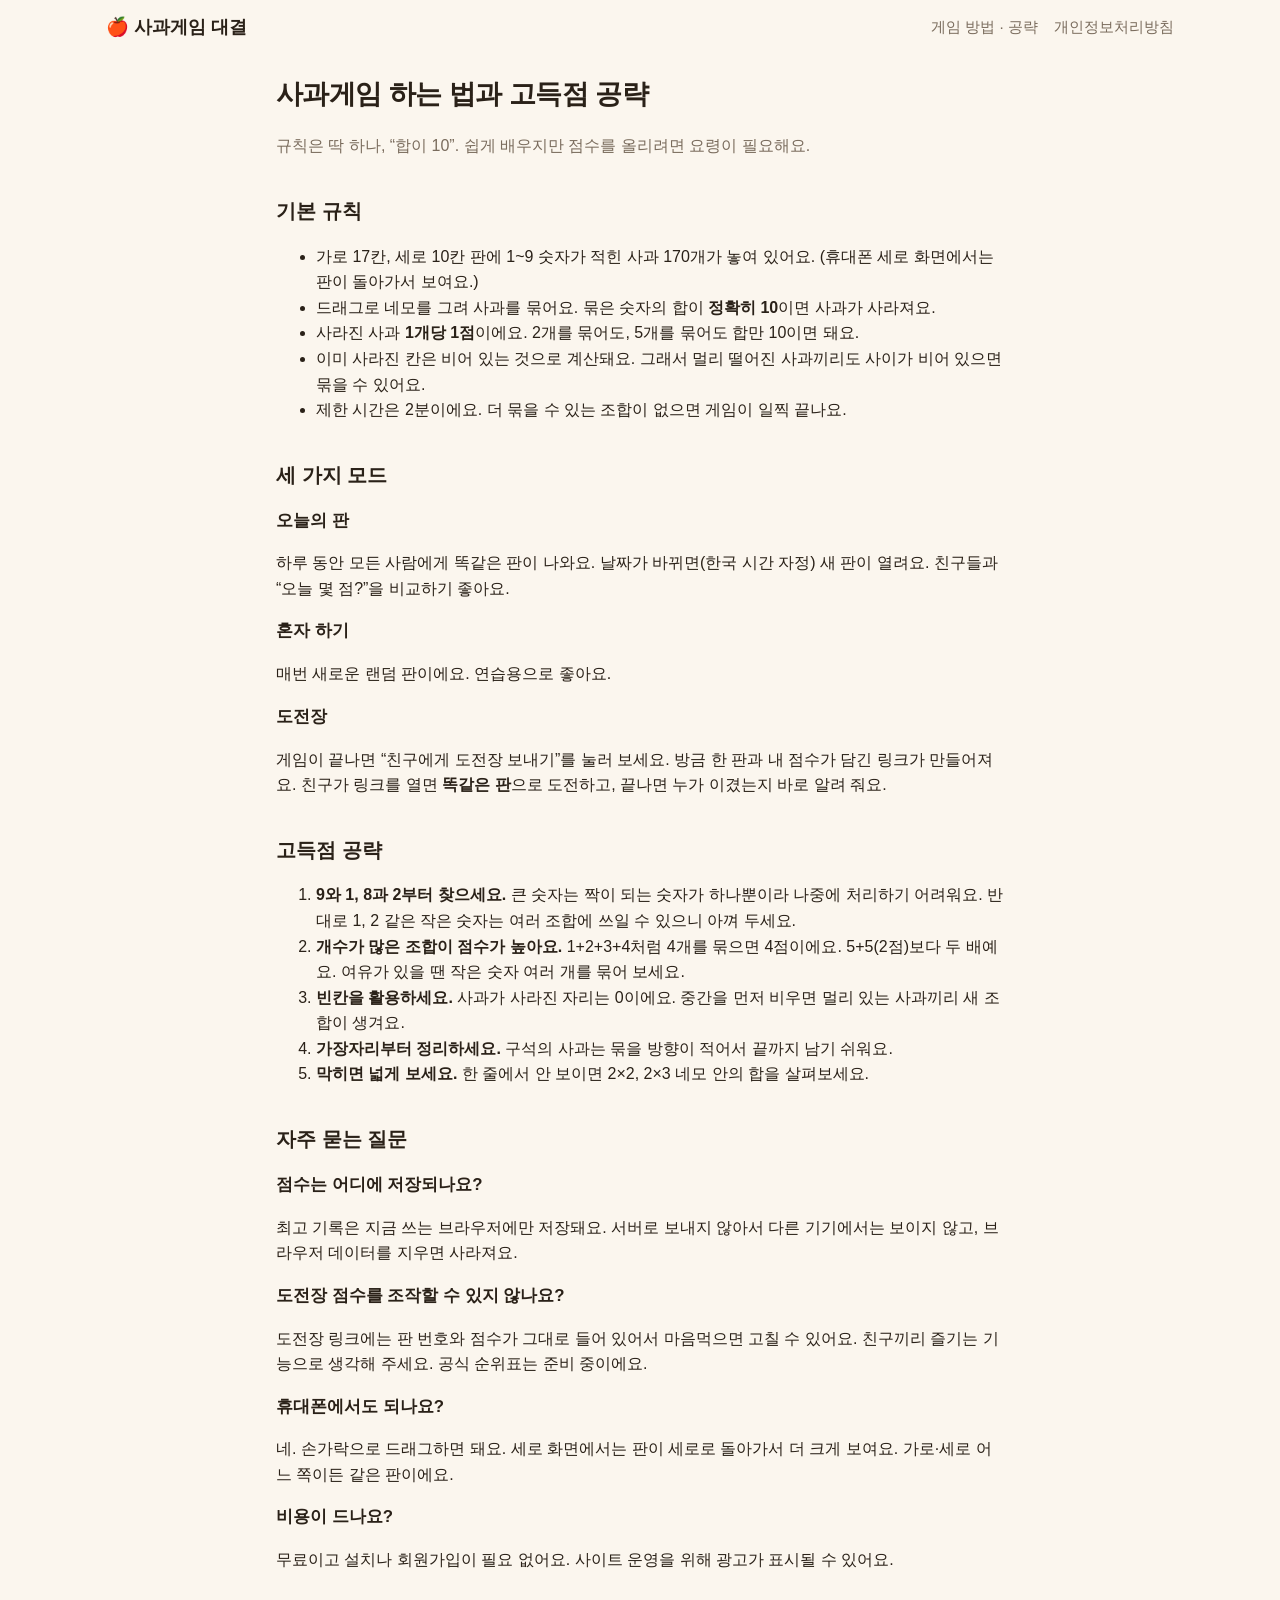
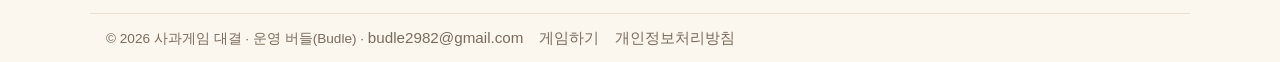
==== guide.html @ 92cb2434 "사과게임 대결: 혼자 하기·오늘의 판·도전장 링크 Co-Authored-By: Claude Opus 5.5 <noreply@anthropic.com>" ====
<!doctype html>
<html lang="ko">
<head>
<meta charset="utf-8">
<meta name="viewport" content="width=device-width, initial-scale=1">
<title>사과게임 하는 법 · 고득점 공략 · FAQ | 사과게임 대결</title>
<meta name="description" content="사과게임 규칙과 점수 계산, 100점 넘기는 공략, 친구에게 도전장 보내는 방법까지 정리했습니다.">
<link rel="canonical" href="https://bbdddd0706.github.io/apple-game/guide.html">
<link rel="stylesheet" href="style.css">
</head>
<body>
<header class="site">
  <a class="logo" href="./">🍎 사과게임 대결</a>
  <nav><a href="guide.html">게임 방법 · 공략</a><a href="privacy.html">개인정보처리방침</a></nav>
</header>

<main class="prose">
  <h1>사과게임 하는 법과 고득점 공략</h1>
  <p class="lead">규칙은 딱 하나, “합이 10”. 쉽게 배우지만 점수를 올리려면 요령이 필요해요.</p>

  <h2>기본 규칙</h2>
  <ul>
    <li>가로 17칸, 세로 10칸 판에 1~9 숫자가 적힌 사과 170개가 놓여 있어요. (휴대폰 세로 화면에서는 판이 돌아가서 보여요.)</li>
    <li>드래그로 네모를 그려 사과를 묶어요. 묶은 숫자의 합이 <strong>정확히 10</strong>이면 사과가 사라져요.</li>
    <li>사라진 사과 <strong>1개당 1점</strong>이에요. 2개를 묶어도, 5개를 묶어도 합만 10이면 돼요.</li>
    <li>이미 사라진 칸은 비어 있는 것으로 계산돼요. 그래서 멀리 떨어진 사과끼리도 사이가 비어 있으면 묶을 수 있어요.</li>
    <li>제한 시간은 2분이에요. 더 묶을 수 있는 조합이 없으면 게임이 일찍 끝나요.</li>
  </ul>

  <h2>세 가지 모드</h2>
  <h3>오늘의 판</h3>
  <p>하루 동안 모든 사람에게 똑같은 판이 나와요. 날짜가 바뀌면(한국 시간 자정) 새 판이 열려요. 친구들과 “오늘 몇 점?”을 비교하기 좋아요.</p>
  <h3>혼자 하기</h3>
  <p>매번 새로운 랜덤 판이에요. 연습용으로 좋아요.</p>
  <h3>도전장</h3>
  <p>게임이 끝나면 “친구에게 도전장 보내기”를 눌러 보세요. 방금 한 판과 내 점수가 담긴 링크가 만들어져요. 친구가 링크를 열면 <strong>똑같은 판</strong>으로 도전하고, 끝나면 누가 이겼는지 바로 알려 줘요.</p>

  <h2>고득점 공략</h2>
  <ol>
    <li><strong>9와 1, 8과 2부터 찾으세요.</strong> 큰 숫자는 짝이 되는 숫자가 하나뿐이라 나중에 처리하기 어려워요. 반대로 1, 2 같은 작은 숫자는 여러 조합에 쓰일 수 있으니 아껴 두세요.</li>
    <li><strong>개수가 많은 조합이 점수가 높아요.</strong> 1+2+3+4처럼 4개를 묶으면 4점이에요. 5+5(2점)보다 두 배예요. 여유가 있을 땐 작은 숫자 여러 개를 묶어 보세요.</li>
    <li><strong>빈칸을 활용하세요.</strong> 사과가 사라진 자리는 0이에요. 중간을 먼저 비우면 멀리 있는 사과끼리 새 조합이 생겨요.</li>
    <li><strong>가장자리부터 정리하세요.</strong> 구석의 사과는 묶을 방향이 적어서 끝까지 남기 쉬워요.</li>
    <li><strong>막히면 넓게 보세요.</strong> 한 줄에서 안 보이면 2×2, 2×3 네모 안의 합을 살펴보세요.</li>
  </ol>

  <h2>자주 묻는 질문</h2>
  <h3>점수는 어디에 저장되나요?</h3>
  <p>최고 기록은 지금 쓰는 브라우저에만 저장돼요. 서버로 보내지 않아서 다른 기기에서는 보이지 않고, 브라우저 데이터를 지우면 사라져요.</p>
  <h3>도전장 점수를 조작할 수 있지 않나요?</h3>
  <p>도전장 링크에는 판 번호와 점수가 그대로 들어 있어서 마음먹으면 고칠 수 있어요. 친구끼리 즐기는 기능으로 생각해 주세요. 공식 순위표는 준비 중이에요.</p>
  <h3>휴대폰에서도 되나요?</h3>
  <p>네. 손가락으로 드래그하면 돼요. 세로 화면에서는 판이 세로로 돌아가서 더 크게 보여요. 가로·세로 어느 쪽이든 같은 판이에요.</p>
  <h3>비용이 드나요?</h3>
  <p>무료이고 설치나 회원가입이 필요 없어요. 사이트 운영을 위해 광고가 표시될 수 있어요.</p>
</main>

<footer class="site">
  <span>© 2026 사과게임 대결 · 운영 버들(Budle) · <a href="mailto:budle2982@gmail.com">budle2982@gmail.com</a></span>
  <a href="./">게임하기</a>
  <a href="privacy.html">개인정보처리방침</a>
</footer>
</body>
</html>
---- style.css ----
:root {
  --bg: #fbf6ee;
  --card: #ffffff;
  --text: #2a2118;
  --muted: #7a6c5d;
  --line: #eadfce;
  --board: #e8f3df;
  --board-line: #cfe4bf;
  --accent: #e2483d;
  --accent-2: #3f9b4f;
  --select: rgba(63, 155, 79, .18);
  --select-ok: rgba(226, 72, 61, .22);
}
@media (prefers-color-scheme: dark) {
  :root:not([data-theme="light"]) {
    --bg: #17140f;
    --card: #221d16;
    --text: #f1e9dd;
    --muted: #a8998a;
    --line: #372f25;
    --board: #1e2a1b;
    --board-line: #2c3e27;
    --accent: #f0625a;
    --accent-2: #5cbf6c;
    --select: rgba(92, 191, 108, .2);
    --select-ok: rgba(240, 98, 90, .28);
  }
}
* { box-sizing: border-box; }
html, body { margin: 0; }
body {
  background: var(--bg);
  color: var(--text);
  font-family: "Pretendard", -apple-system, "Apple SD Gothic Neo", "Malgun Gothic", sans-serif;
  line-height: 1.6;
}
a { color: var(--accent-2); }
header.site, footer.site {
  max-width: 1100px; margin: 0 auto; padding: 12px 16px;
  display: flex; gap: 16px; align-items: center; flex-wrap: wrap;
}
header.site .logo { font-weight: 800; font-size: 1.15rem; color: var(--text); text-decoration: none; margin-right: auto; }
header.site nav { display: flex; gap: 16px; }
header.site nav a, footer.site a { color: var(--muted); text-decoration: none; font-size: .95rem; }
footer.site { color: var(--muted); font-size: .85rem; border-top: 1px solid var(--line); margin-top: 40px; }
main { max-width: 1100px; margin: 0 auto; padding: 0 16px; }
.prose { max-width: 760px; }
.prose h1 { font-size: 1.7rem; letter-spacing: -0.02em; }
.prose h2 { margin-top: 36px; font-size: 1.25rem; }
.prose h3 { font-size: 1.05rem; margin-bottom: 4px; }
.lead { color: var(--muted); }
button {
  font: inherit; cursor: pointer; border-radius: 12px; border: 1px solid var(--line);
  background: var(--card); color: var(--text); padding: 12px 18px; font-weight: 700;
}
button.primary { background: var(--accent); border-color: var(--accent); color: #fff; }
button.green { background: var(--accent-2); border-color: var(--accent-2); color: #fff; }
button:active { transform: translateY(1px); }
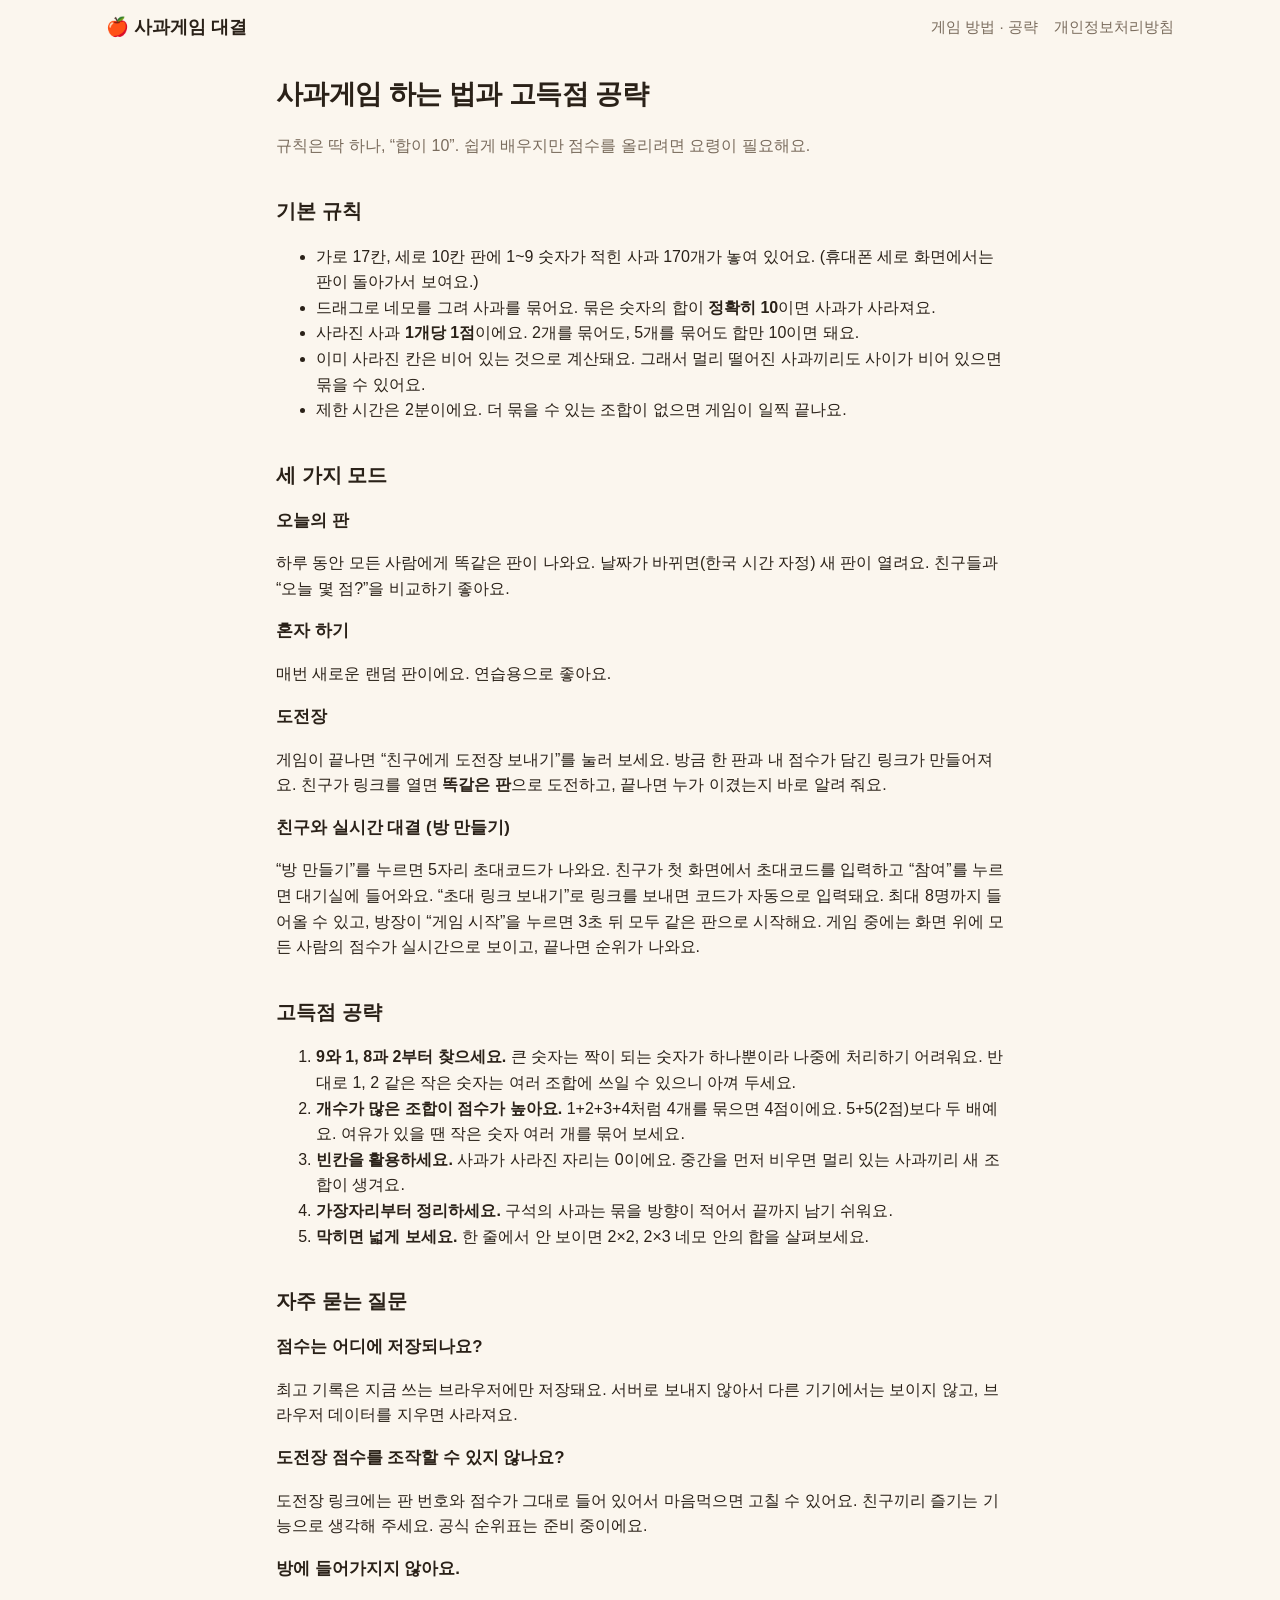
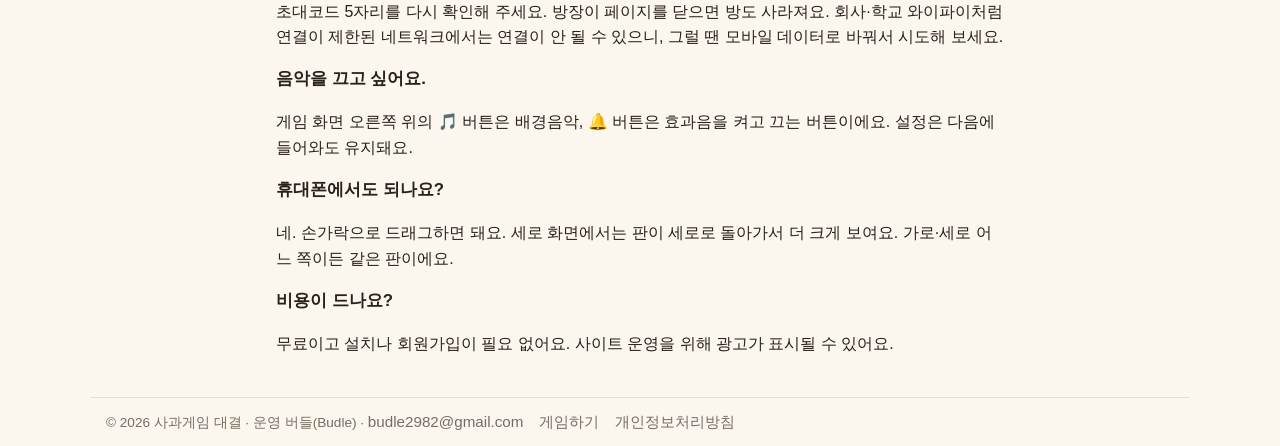
==== commit c52631e2: "초대코드 멀티방, 새 사과 그림, 끌 수 있는 BGM·효과음 추가 Co-Authored-By: Claude Opus 5.5 <noreply@anthropic.com>" ====
--- a/guide.html
+++ b/guide.html
@@ -35,6 +35,9 @@
   <h3>도전장</h3>
   <p>게임이 끝나면 “친구에게 도전장 보내기”를 눌러 보세요. 방금 한 판과 내 점수가 담긴 링크가 만들어져요. 친구가 링크를 열면 <strong>똑같은 판</strong>으로 도전하고, 끝나면 누가 이겼는지 바로 알려 줘요.</p>
 
+  <h3>친구와 실시간 대결 (방 만들기)</h3>
+  <p>“방 만들기”를 누르면 5자리 초대코드가 나와요. 친구가 첫 화면에서 초대코드를 입력하고 “참여”를 누르면 대기실에 들어와요. “초대 링크 보내기”로 링크를 보내면 코드가 자동으로 입력돼요. 최대 8명까지 들어올 수 있고, 방장이 “게임 시작”을 누르면 3초 뒤 모두 같은 판으로 시작해요. 게임 중에는 화면 위에 모든 사람의 점수가 실시간으로 보이고, 끝나면 순위가 나와요.</p>
+
   <h2>고득점 공략</h2>
   <ol>
     <li><strong>9와 1, 8과 2부터 찾으세요.</strong> 큰 숫자는 짝이 되는 숫자가 하나뿐이라 나중에 처리하기 어려워요. 반대로 1, 2 같은 작은 숫자는 여러 조합에 쓰일 수 있으니 아껴 두세요.</li>
@@ -49,6 +52,10 @@
   <p>최고 기록은 지금 쓰는 브라우저에만 저장돼요. 서버로 보내지 않아서 다른 기기에서는 보이지 않고, 브라우저 데이터를 지우면 사라져요.</p>
   <h3>도전장 점수를 조작할 수 있지 않나요?</h3>
   <p>도전장 링크에는 판 번호와 점수가 그대로 들어 있어서 마음먹으면 고칠 수 있어요. 친구끼리 즐기는 기능으로 생각해 주세요. 공식 순위표는 준비 중이에요.</p>
+  <h3>방에 들어가지지 않아요.</h3>
+  <p>초대코드 5자리를 다시 확인해 주세요. 방장이 페이지를 닫으면 방도 사라져요. 회사·학교 와이파이처럼 연결이 제한된 네트워크에서는 연결이 안 될 수 있으니, 그럴 땐 모바일 데이터로 바꿔서 시도해 보세요.</p>
+  <h3>음악을 끄고 싶어요.</h3>
+  <p>게임 화면 오른쪽 위의 🎵 버튼은 배경음악, 🔔 버튼은 효과음을 켜고 끄는 버튼이에요. 설정은 다음에 들어와도 유지돼요.</p>
   <h3>휴대폰에서도 되나요?</h3>
   <p>네. 손가락으로 드래그하면 돼요. 세로 화면에서는 판이 세로로 돌아가서 더 크게 보여요. 가로·세로 어느 쪽이든 같은 판이에요.</p>
   <h3>비용이 드나요?</h3>
--- a/style.css
+++ b/style.css
@@ -27,6 +27,7 @@
   }
 }
 * { box-sizing: border-box; }
+[hidden] { display: none !important; }
 html, body { margin: 0; }
 body {
   background: var(--bg);
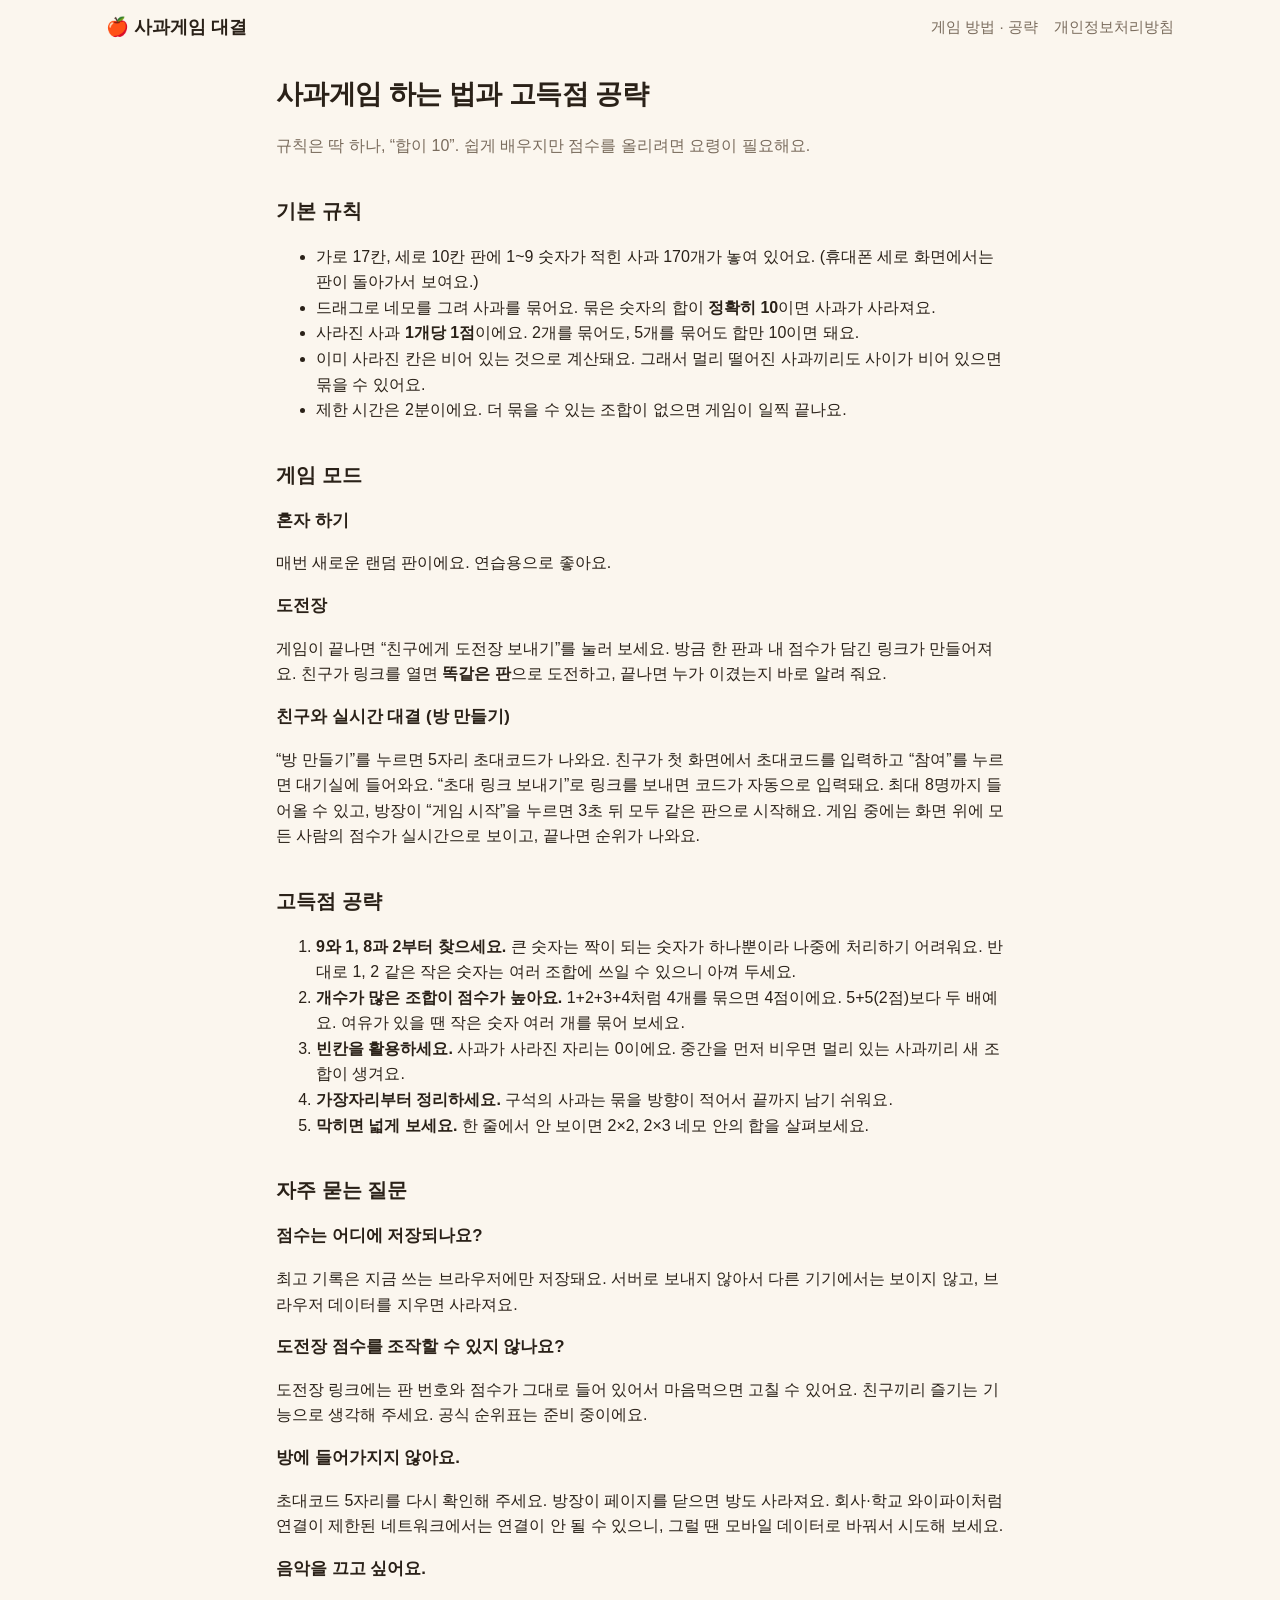
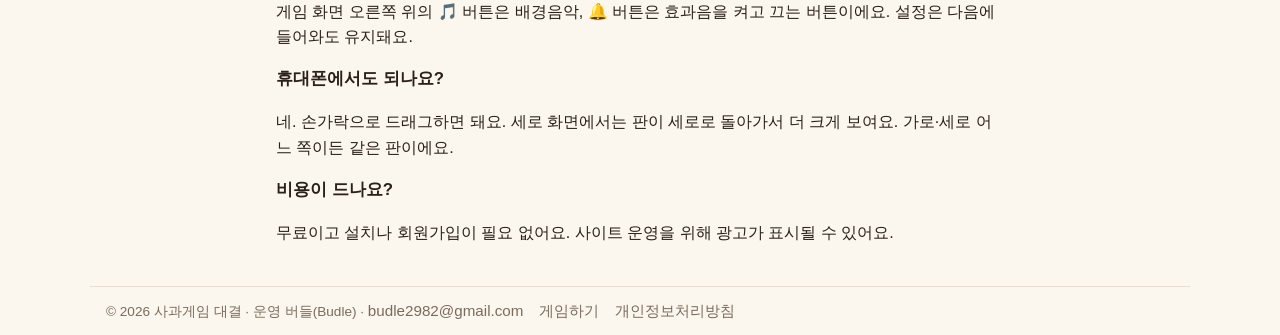
==== commit 589f9155: "오늘의 판 모드 제거 Co-Authored-By: Claude Opus 5.5 <noreply@anthropic.com>" ====
--- a/guide.html
+++ b/guide.html
@@ -27,9 +27,7 @@
     <li>제한 시간은 2분이에요. 더 묶을 수 있는 조합이 없으면 게임이 일찍 끝나요.</li>
   </ul>
 
-  <h2>세 가지 모드</h2>
-  <h3>오늘의 판</h3>
-  <p>하루 동안 모든 사람에게 똑같은 판이 나와요. 날짜가 바뀌면(한국 시간 자정) 새 판이 열려요. 친구들과 “오늘 몇 점?”을 비교하기 좋아요.</p>
+  <h2>게임 모드</h2>
   <h3>혼자 하기</h3>
   <p>매번 새로운 랜덤 판이에요. 연습용으로 좋아요.</p>
   <h3>도전장</h3>
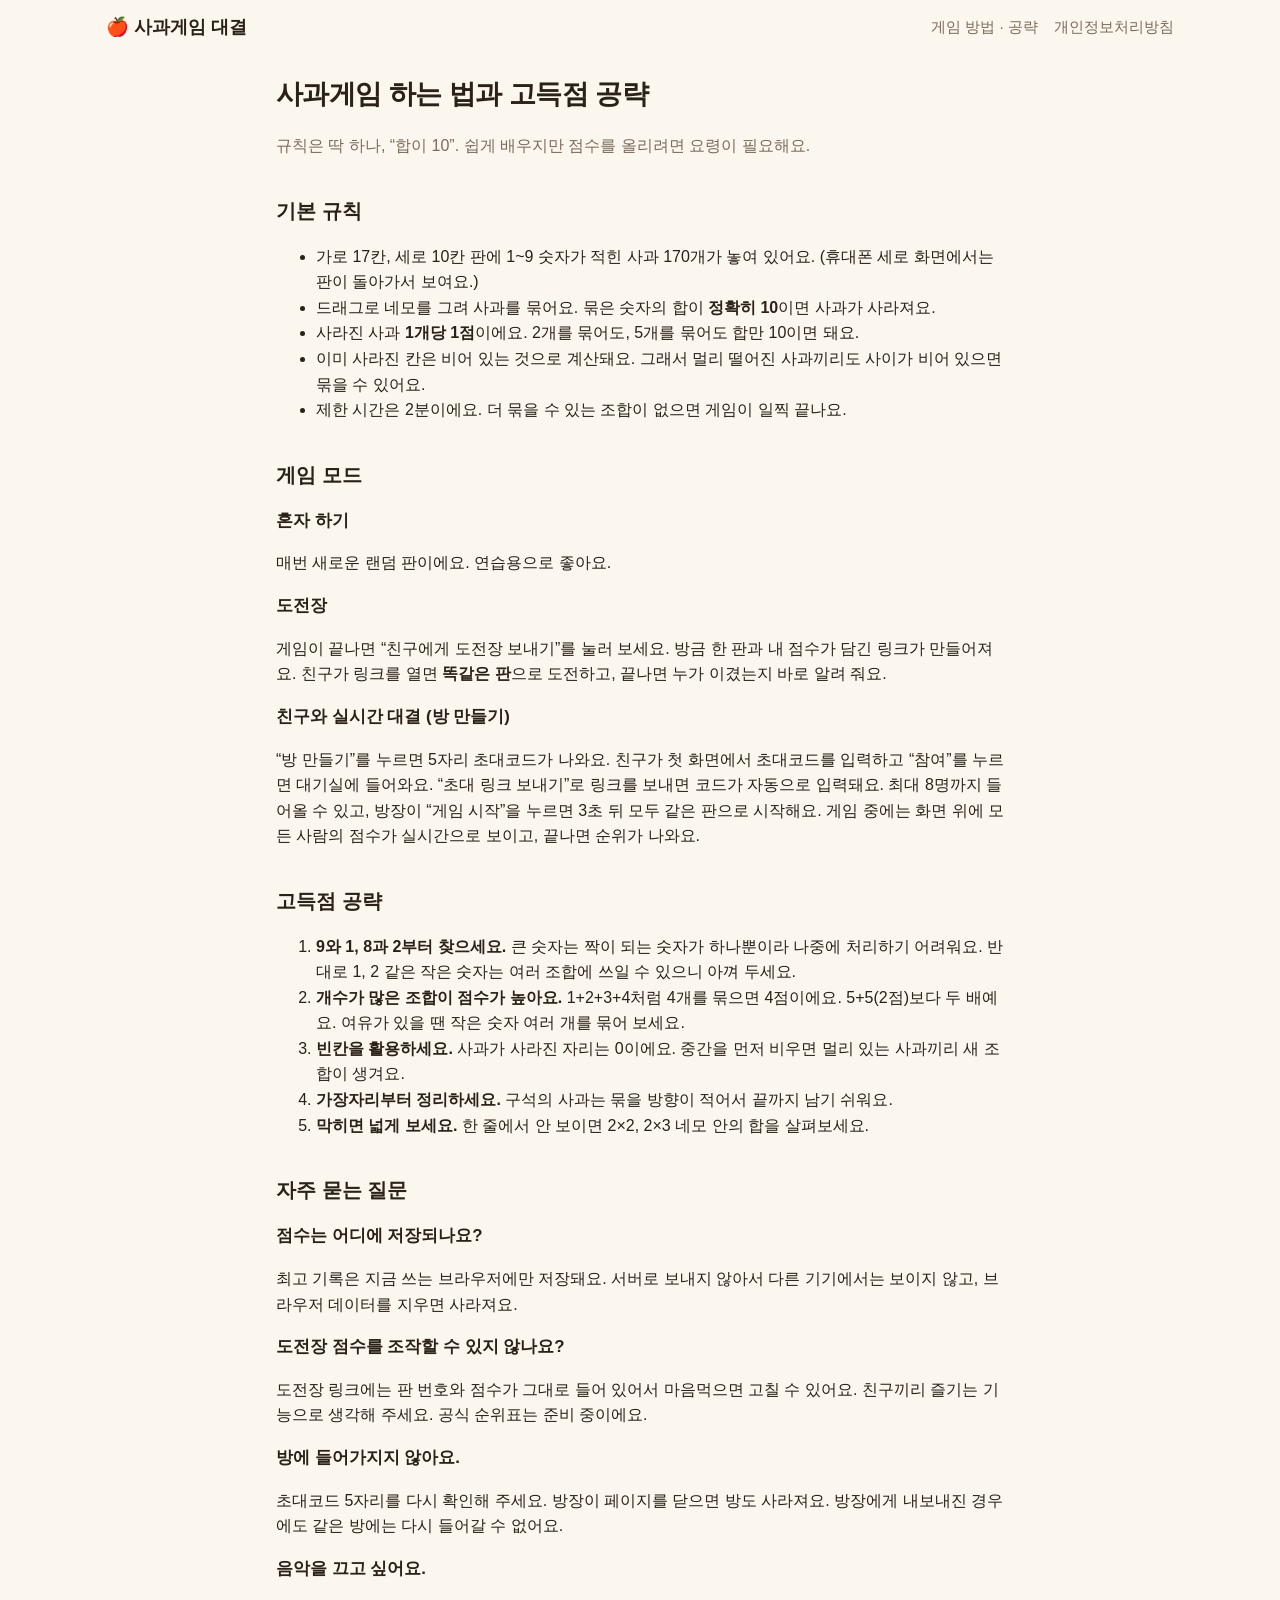
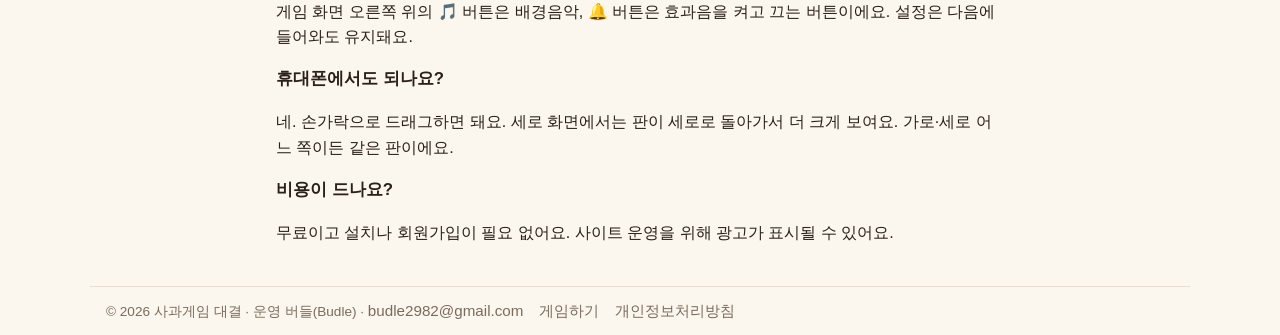
==== commit 82969431: "멀티방을 Supabase Realtime 중계로 교체 (IP 비노출, 방장 부담 제거) Co-Authored-By: Claude Opus 5.5 <noreply@anthropic." ====
--- a/guide.html
+++ b/guide.html
@@ -51,7 +51,7 @@
   <h3>도전장 점수를 조작할 수 있지 않나요?</h3>
   <p>도전장 링크에는 판 번호와 점수가 그대로 들어 있어서 마음먹으면 고칠 수 있어요. 친구끼리 즐기는 기능으로 생각해 주세요. 공식 순위표는 준비 중이에요.</p>
   <h3>방에 들어가지지 않아요.</h3>
-  <p>초대코드 5자리를 다시 확인해 주세요. 방장이 페이지를 닫으면 방도 사라져요. 회사·학교 와이파이처럼 연결이 제한된 네트워크에서는 연결이 안 될 수 있으니, 그럴 땐 모바일 데이터로 바꿔서 시도해 보세요.</p>
+  <p>초대코드 5자리를 다시 확인해 주세요. 방장이 페이지를 닫으면 방도 사라져요. 방장에게 내보내진 경우에도 같은 방에는 다시 들어갈 수 없어요.</p>
   <h3>음악을 끄고 싶어요.</h3>
   <p>게임 화면 오른쪽 위의 🎵 버튼은 배경음악, 🔔 버튼은 효과음을 켜고 끄는 버튼이에요. 설정은 다음에 들어와도 유지돼요.</p>
   <h3>휴대폰에서도 되나요?</h3>
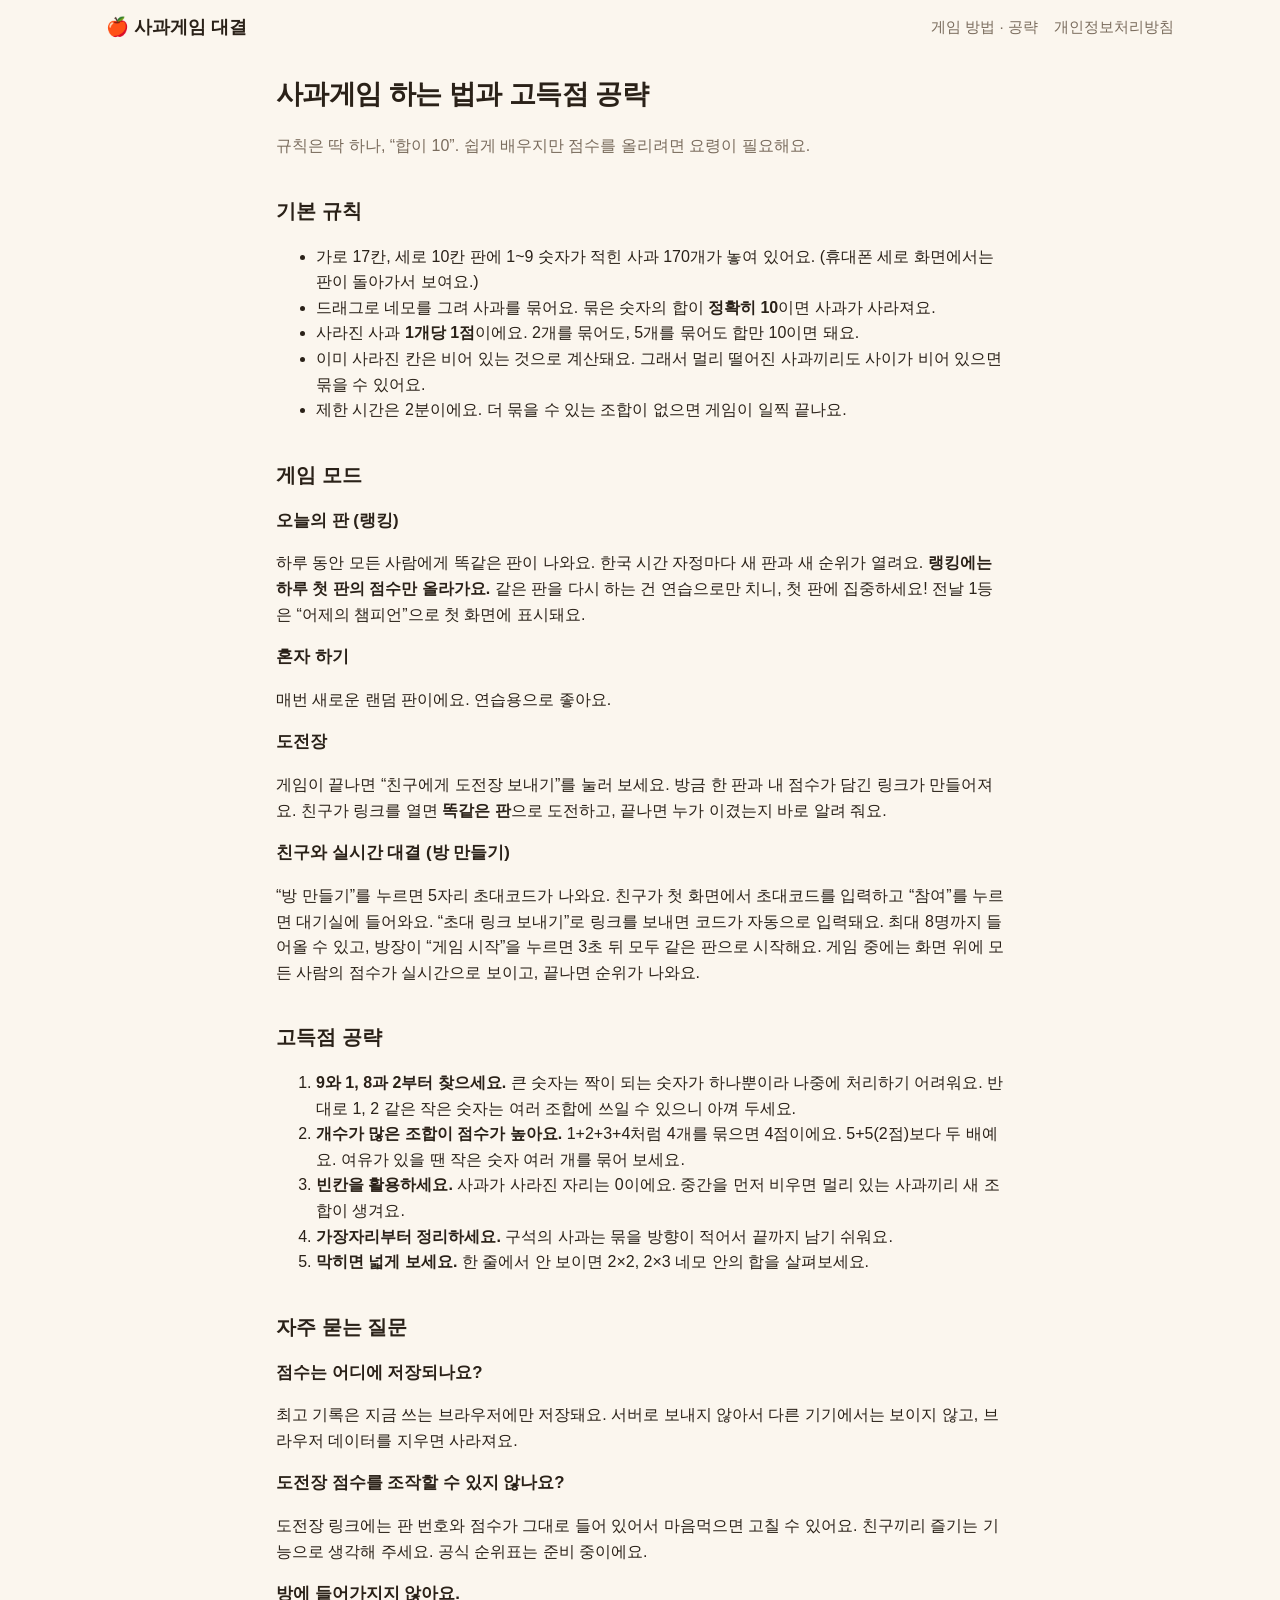
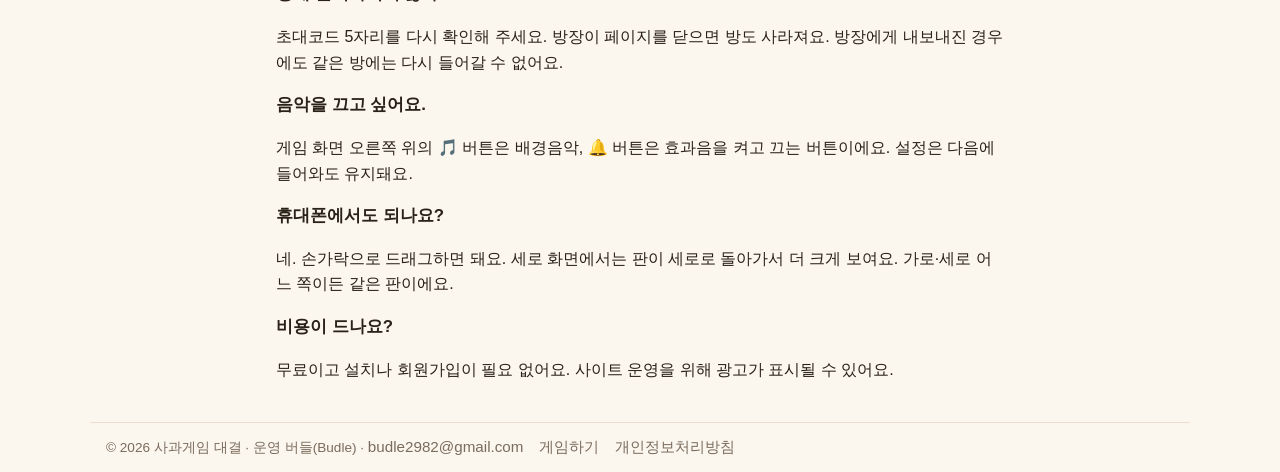
==== commit cfd6e4b4: "오늘의 판 부활 + Supabase 일일 랭킹 (하루 첫 판만 반영, TOP 10, 어제의 챔피언) Co-Authored-By: Claude Opus 5.5 <noreply@ant" ====
--- a/guide.html
+++ b/guide.html
@@ -28,6 +28,8 @@
   </ul>
 
   <h2>게임 모드</h2>
+  <h3>오늘의 판 (랭킹)</h3>
+  <p>하루 동안 모든 사람에게 똑같은 판이 나와요. 한국 시간 자정마다 새 판과 새 순위가 열려요. <strong>랭킹에는 하루 첫 판의 점수만 올라가요.</strong> 같은 판을 다시 하는 건 연습으로만 치니, 첫 판에 집중하세요! 전날 1등은 “어제의 챔피언”으로 첫 화면에 표시돼요.</p>
   <h3>혼자 하기</h3>
   <p>매번 새로운 랜덤 판이에요. 연습용으로 좋아요.</p>
   <h3>도전장</h3>
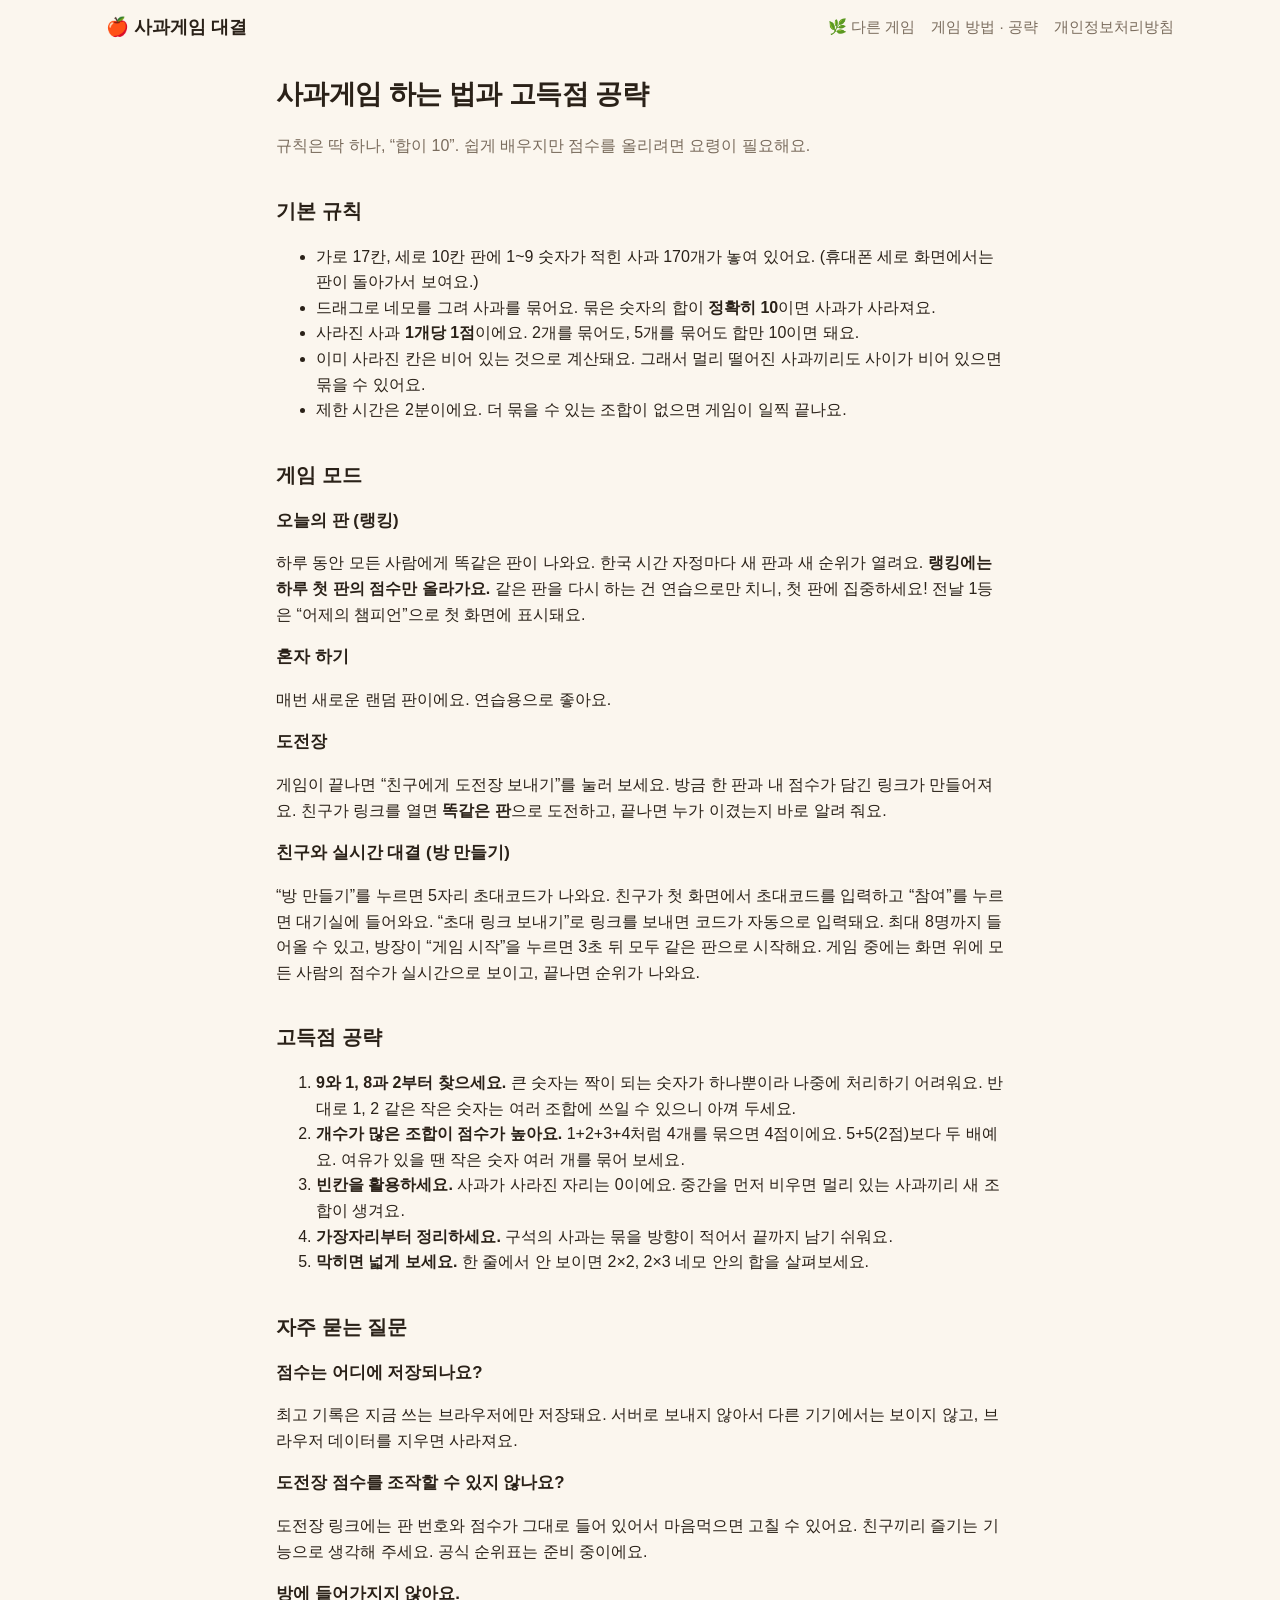
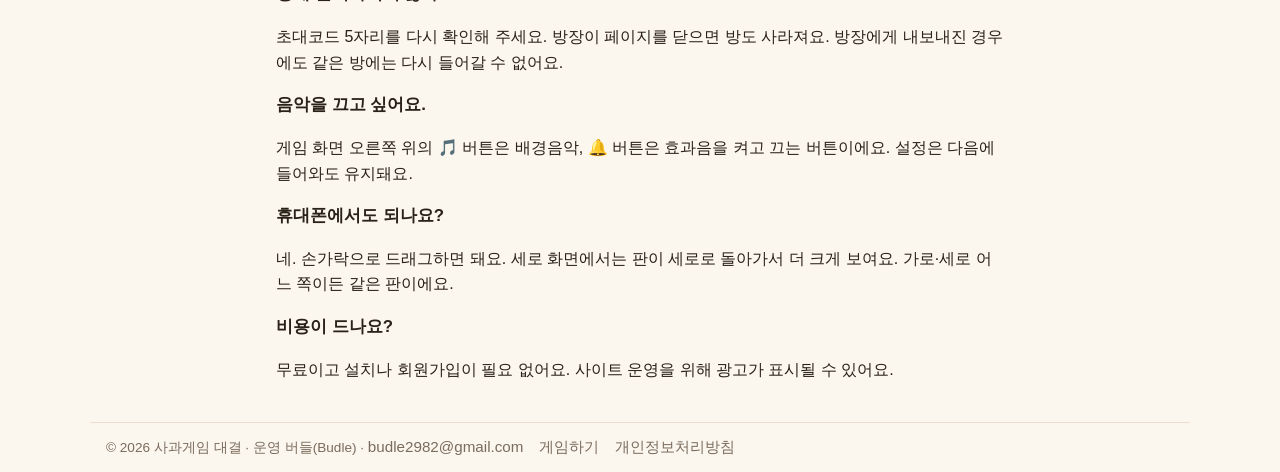
==== commit b62c78ba: "버들플레이 홈 링크 Co-Authored-By: Claude Opus 5.5 <noreply@anthropic.com>" ====
--- a/guide.html
+++ b/guide.html
@@ -11,7 +11,7 @@
 <body>
 <header class="site">
   <a class="logo" href="./">🍎 사과게임 대결</a>
-  <nav><a href="guide.html">게임 방법 · 공략</a><a href="privacy.html">개인정보처리방침</a></nav>
+  <nav><a href="../">🌿 다른 게임</a><a href="guide.html">게임 방법 · 공략</a><a href="privacy.html">개인정보처리방침</a></nav>
 </header>
 
 <main class="prose">
